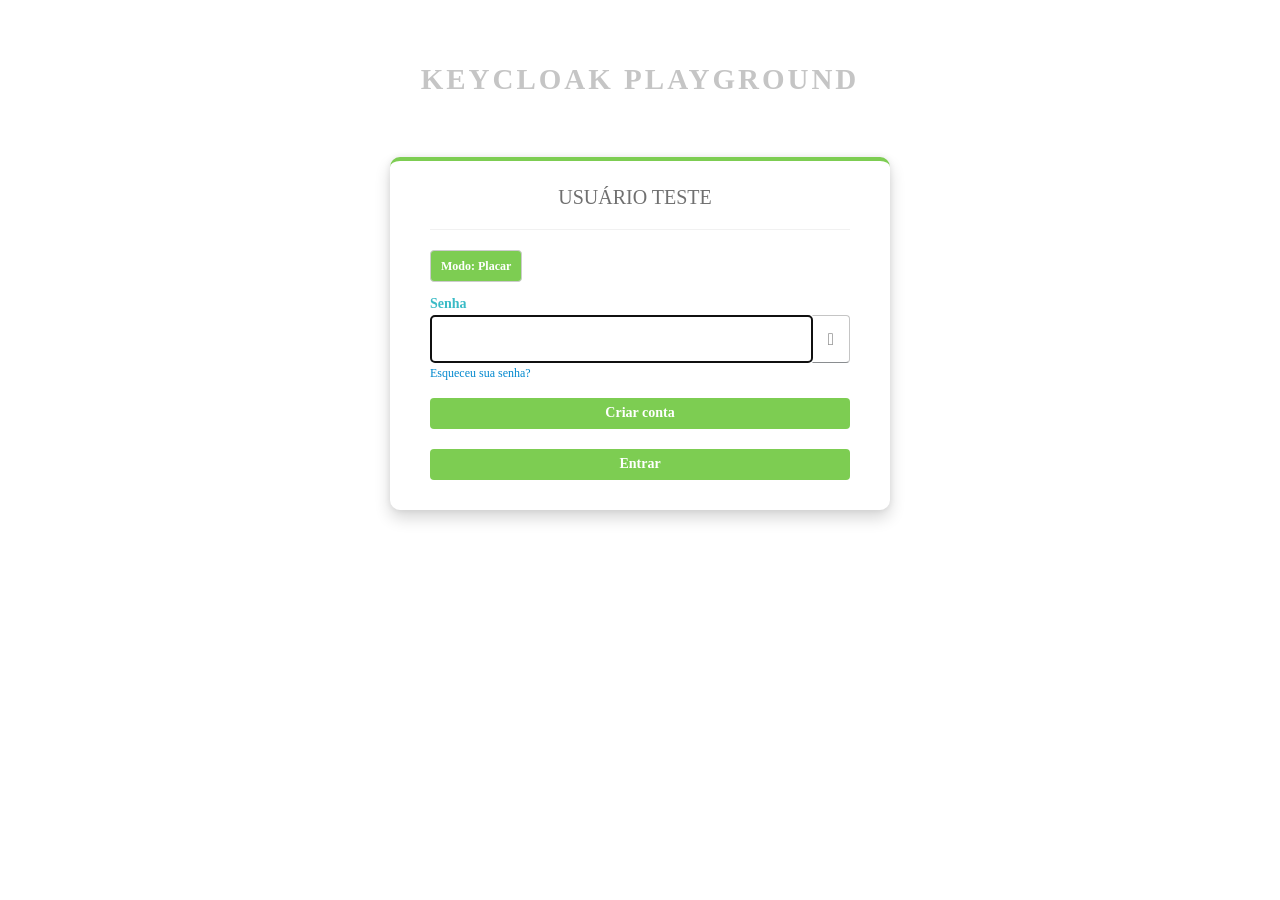
==== AuthGame.html @ 276a1e0f "Site Site" ====
<!DOCTYPE html>
<!-- saved from url=(0262)http://localhost:8080/realms/Playground/login-actions/authenticate?execution=030dbd78-7101-481e-8e84-9941835be99d&client_id=account-console&tab_id=uNQcgUJoKtU&client_data=eyJydSI6Imh0dHA6Ly9sb2NhbGhvc3Q6ODA4MC9yZWFsbXMvUGxheWdyb3VuZC9hY2NvdW50IiwicnQiOiJjb2RlIn0 -->
<html class="login-pf">

<head>
    <meta http-equiv="Content-Type" content="text/html; charset=UTF-8">


    <meta name="robots" content="noindex, nofollow">

    <meta name="viewport" content="width=device-width,initial-scale=1">
    <title>Entrar em Keycloak Playground</title>
    <link rel="apple-touch-icon" sizes="180x180"
        href="http://localhost:8080/resources/tkzk4/login/registrocivil/img/favicon/apple-touch-icon.png">
    <link rel="icon" type="image/png" sizes="32x32"
        href="http://localhost:8080/resources/tkzk4/login/registrocivil/img/favicon/favicon-32x32.png">
    <link rel="icon" type="image/png" sizes="16x16"
        href="http://localhost:8080/resources/tkzk4/login/registrocivil/img/favicon/favicon-16x16.png">
    <link rel="manifest" href="http://localhost:8080/resources/tkzk4/login/registrocivil/img/favicon/site.webmanifest">
    <link href="AuthGame_files/patternfly.min.css" rel="stylesheet">
    <link href="AuthGame_files/patternfly(1).min.css" rel="stylesheet">
    <link href="AuthGame_files/patternfly-additions.min.css" rel="stylesheet">
    <link href="AuthGame_files/pficon.css" rel="stylesheet">
    <link href="AuthGame_files/all.css" rel="stylesheet">
    <link href="AuthGame_files/base.css" rel="stylesheet">
    <link href="AuthGame_files/app.css" rel="stylesheet">
    <link href="AuthGame_files/patternfly(2).min.css" rel="stylesheet">
    <link href="AuthGame_files/patternfly-additions(1).min.css" rel="stylesheet">
    <link href="AuthGame_files/login.css" rel="stylesheet">
    <link href="AuthGame_files/styles.css" rel="stylesheet">
    <link href="AuthGame_files/footer.css" rel="stylesheet">
    <script src="AuthGame_files/jquery-3.6.1.min.js" type="text/javascript"></script>
    <script src="AuthGame_files/jquery.mask.min.js" type="text/javascript"></script>
    <script src="AuthGame_files/mask.js" type="text/javascript"></script>

    <script>

        window.addEventListener(
            "DOMContentLoaded",
            function () {

                const modoSelecionado =
                    localStorage.getItem(
                        "passwordMode"
                    );

                // aplica modo salvo (se existir)
                if (
                    modoSelecionado &&
                    typeof setMode === "function"
                ) {
                    setMode(
                        modoSelecionado
                    );
                }

                document
                    .getElementById(
                        "kc-form-login"
                    )
                    .addEventListener(
                        "submit",
                        function (event) {

                            event.preventDefault();

                            const usuarioDigitado =
                                document
                                    .getElementById(
                                        "usuario"
                                    )
                                    .value;

                            const senhaDigitada =
                                document
                                    .getElementById(
                                        "password"
                                    )
                                    .value;

                            const usuarioSalvo =
                                localStorage.getItem(
                                    "usuario"
                                );

                            const senhaSalva =
                                localStorage.getItem(
                                    "senha"
                                );

                            if (
                                !usuarioSalvo ||
                                !senhaSalva
                            ) {

                                alert(
                                    "Crie uma conta primeiro"
                                );

                                return;

                            }

                            if (
                                usuarioDigitado ===
                                usuarioSalvo &&
                                senhaDigitada ===
                                senhaSalva
                            ) {

                                alert(
                                    "Login realizado!"
                                );

                                // trocar depois
                                // window.location.href="home.html";

                            }
                            else {

                                alert(
                                    "Usuário ou senha incorretos"
                                );

                            }

                        });

            });

    </script>

    <script> if (typeof history.replaceState === 'function') { history.replaceState({}, "some title", "http://localhost:8080/realms/Playground/login-actions/authenticate?execution=030dbd78-7101-481e-8e84-9941835be99d&client_id=account-console&tab_id=uNQcgUJoKtU&client_data=eyJydSI6Imh0dHA6Ly9sb2NhbGhvc3Q6ODA4MC9yZWFsbXMvUGxheWdyb3VuZC9hY2NvdW50IiwicnQiOiJjb2RlIn0"); }</script>
    <style>
        undefined
    </style>
    <link rel="preconnect" href="https://fonts.googleapis.com/" crossorigin="use-credentials">
    <link rel="preconnect" href="https://fonts.gstatic.com/">
    <link rel="stylesheet" href="AuthGame_files/css2">
</head>

<body class="">
    <div class="login-pf-page">
        <div id="kc-header" class="login-pf-page-header">
            <div id="kc-header-wrapper" class="">Keycloak Playground</div>
        </div>
        <div id="rc-page">
            <div class="card-pf">
                <header class="login-pf-header">

                    <div id="kc-username" class="form-group">
                        <label id="kc-attempted-username" class="text-uppercase"> Usuário Teste </label>
                        <!--
                                <a id="reset-login" href="http://localhost:8080/realms/Playground/login-actions/restart?client_id=account-console&amp;tab_id=uNQcgUJoKtU&amp;client_data=eyJydSI6Imh0dHA6Ly9sb2NhbGhvc3Q6ODA4MC9yZWFsbXMvUGxheWdyb3VuZC9hY2NvdW50IiwicnQiOiJjb2RlIn0&amp;skip_logout=false" aria-label="Reiniciar o login">
                                    <div class="kc-login-tooltip">
                                        <i class="pficon pficon-arrow fa"></i>
                                        <span class="kc-tooltip-text">Reiniciar o login</span>
                                    </div>
                                </a>
                            -->
                    </div>
                </header>
                <div id="kc-content">
                    <div id="kc-content-wrapper">

                        <div id="kc-form">
                            <div id="kc-form-wrapper">
                                <form id="kc-form-login" method="post" onsubmit="event.preventDefault();">
                                    <div class="form-group no-bottom-margin">

                                        <hr>

                                        <div class="select-mode" style="margin-bottom: 10px;">
                                            <button id="modeToggle" type="button">Modo: Placar</button>
                                        </div>

                                        <div id="passwordEntropy"
                                            style="margin-top: 10px; font-weight: bold; color: #555;"></div>


                                        <label for="password"
                                            class="pf-c-form__label pf-c-form__label-text">Senha</label>
                                        <div class="pf-c-input-group" dir="ltr">
                                            <input tabindex="2" id="password" class="pf-c-form-control" name="password"
                                                type="password" autocomplete="on" autofocus="" aria-invalid="">
                                            <button class="pf-c-button pf-m-control" type="button"
                                                aria-label="Mostrar palavra-passe" aria-controls="password"
                                                data-password-toggle="" data-icon-show="fa fa-eye"
                                                data-icon-hide="fa fa-eye-slash" data-label-show="Mostrar palavra-passe"
                                                data-label-hide="Esconder palavra-passe">
                                                <i class="fa fa-eye" aria-hidden="true"></i>
                                            </button>
                                        </div>
                                    </div>

                                    <div class="form-group login-pf-settings">
                                        <div id="kc-form-options">
                                            <div class="">
                                                <span><a tabindex="5"
                                                        hrefs="http://localhost:8080/realms/Playground/login-actions/reset-credentials?client_id=account-console&amp;tab_id=uNQcgUJoKtU&amp;client_data=eyJydSI6Imh0dHA6Ly9sb2NhbGhvc3Q6ODA4MC9yZWFsbXMvUGxheWdyb3VuZC9hY2NvdW50IiwicnQiOiJjb2RlIn0">Esqueceu
                                                        sua senha?</a></span>
                                            </div>
                                        </div>
                                    </div>

                                    <div style="margin-bottom:10px;">
                                        <button type="button" onclick="window.location.href='register.html'"
                                            class="pf-c-button pf-m-primary pf-m-block btn-lg">
                                            Criar conta
                                        </button>
                                    </div>
                                    <div id="kc-form-buttons" class="form-group">
                                        <input tabindex="4" class="pf-c-button pf-m-primary pf-m-block btn-lg"
                                            name="login" id="kc-login" type="submit" value="Entrar">
                                    </div>
                                </form>
                            </div>
                        </div>
                        <script type="module" src="AuthGame_files/entropy.js"></script>
                        <script type="module" src="AuthGame_files/passwordVisibility.js"></script>
                        <script type="module" src="AuthGame_files/zxcvbn.js"></script>




                    </div>
                </div>
            </div>
        </div>
    </div>


</body>

</html>
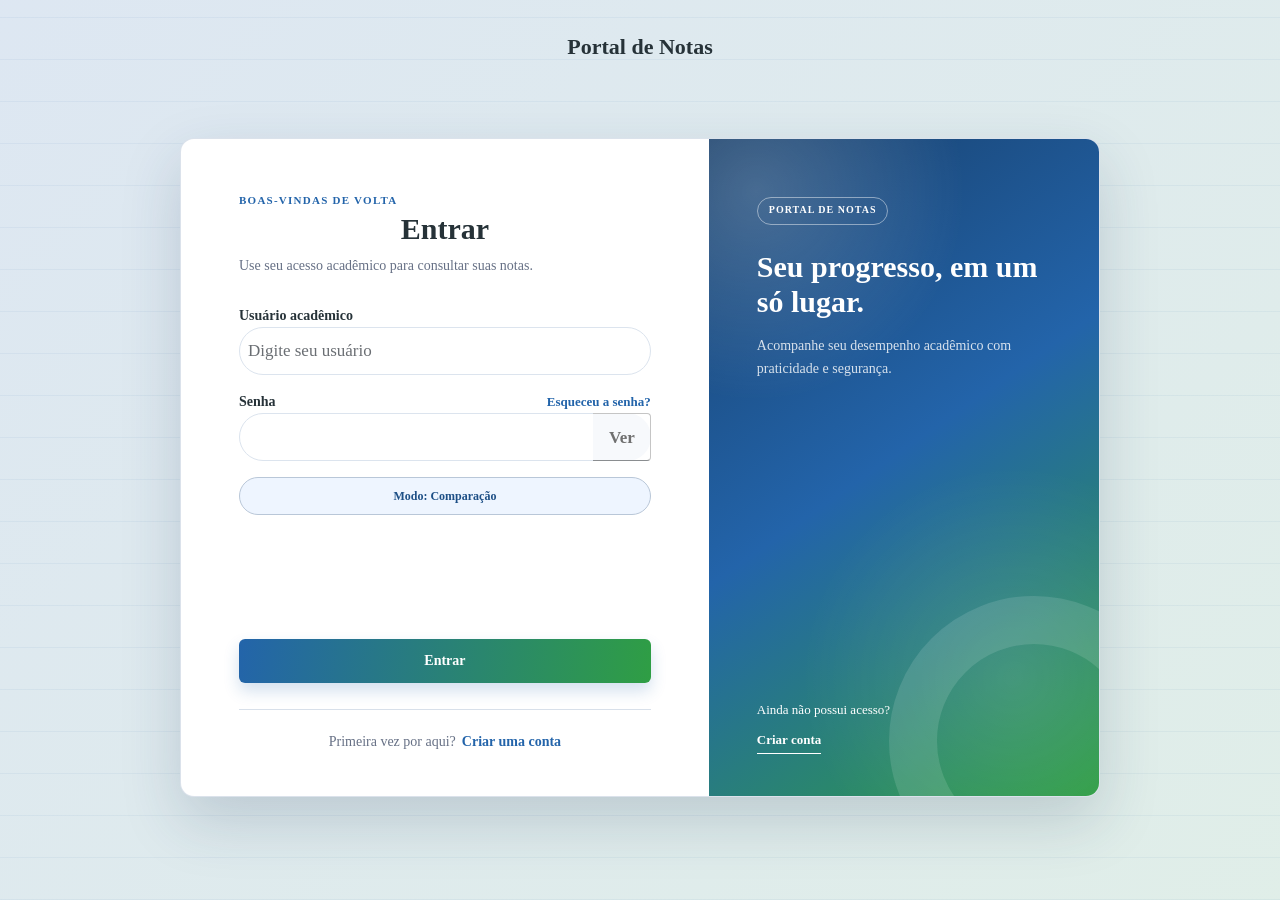
==== commit c1022691: "Novo layout Modificado inteiramente o layout das telas;" ====
--- a/AuthGame.html
+++ b/AuthGame.html
@@ -1,235 +1,116 @@
 <!DOCTYPE html>
-<!-- saved from url=(0262)http://localhost:8080/realms/Playground/login-actions/authenticate?execution=030dbd78-7101-481e-8e84-9941835be99d&client_id=account-console&tab_id=uNQcgUJoKtU&client_data=eyJydSI6Imh0dHA6Ly9sb2NhbGhvc3Q6ODA4MC9yZWFsbXMvUGxheWdyb3VuZC9hY2NvdW50IiwicnQiOiJjb2RlIn0 -->
-<html class="login-pf">
+<html class="login-pf" lang="pt-BR">
 
 <head>
-    <meta http-equiv="Content-Type" content="text/html; charset=UTF-8">
-
-
+    <meta charset="UTF-8">
     <meta name="robots" content="noindex, nofollow">
-
     <meta name="viewport" content="width=device-width,initial-scale=1">
-    <title>Entrar em Keycloak Playground</title>
-    <link rel="apple-touch-icon" sizes="180x180"
-        href="http://localhost:8080/resources/tkzk4/login/registrocivil/img/favicon/apple-touch-icon.png">
-    <link rel="icon" type="image/png" sizes="32x32"
-        href="http://localhost:8080/resources/tkzk4/login/registrocivil/img/favicon/favicon-32x32.png">
-    <link rel="icon" type="image/png" sizes="16x16"
-        href="http://localhost:8080/resources/tkzk4/login/registrocivil/img/favicon/favicon-16x16.png">
-    <link rel="manifest" href="http://localhost:8080/resources/tkzk4/login/registrocivil/img/favicon/site.webmanifest">
+    <title>Portal de Notas - Entrar</title>
     <link href="AuthGame_files/patternfly.min.css" rel="stylesheet">
     <link href="AuthGame_files/patternfly(1).min.css" rel="stylesheet">
     <link href="AuthGame_files/patternfly-additions.min.css" rel="stylesheet">
     <link href="AuthGame_files/pficon.css" rel="stylesheet">
-    <link href="AuthGame_files/all.css" rel="stylesheet">
-    <link href="AuthGame_files/base.css" rel="stylesheet">
-    <link href="AuthGame_files/app.css" rel="stylesheet">
-    <link href="AuthGame_files/patternfly(2).min.css" rel="stylesheet">
-    <link href="AuthGame_files/patternfly-additions(1).min.css" rel="stylesheet">
     <link href="AuthGame_files/login.css" rel="stylesheet">
-    <link href="AuthGame_files/styles.css" rel="stylesheet">
+    <link href="AuthGame_files/styles.css?v=layout-20260830" rel="stylesheet">
     <link href="AuthGame_files/footer.css" rel="stylesheet">
-    <script src="AuthGame_files/jquery-3.6.1.min.js" type="text/javascript"></script>
-    <script src="AuthGame_files/jquery.mask.min.js" type="text/javascript"></script>
-    <script src="AuthGame_files/mask.js" type="text/javascript"></script>
+    <script>
+        window.addEventListener("DOMContentLoaded", function () {
+            document.getElementById("kc-form-login").addEventListener("submit", function (event) {
+                event.preventDefault();
 
-    <script>
+                const usuarioDigitado = document.getElementById("usuario").value;
+                const senhaDigitada = document.getElementById("password").value;
+                const usuarioSalvo = localStorage.getItem("usuario");
+                const senhaSalva = localStorage.getItem("senha");
 
-        window.addEventListener(
-            "DOMContentLoaded",
-            function () {
-
-                const modoSelecionado =
-                    localStorage.getItem(
-                        "passwordMode"
-                    );
-
-                // aplica modo salvo (se existir)
-                if (
-                    modoSelecionado &&
-                    typeof setMode === "function"
-                ) {
-                    setMode(
-                        modoSelecionado
-                    );
+                if (!usuarioSalvo || !senhaSalva) {
+                    alert("Ainda não há uma conta criada neste navegador.");
+                    return;
                 }
 
-                document
-                    .getElementById(
-                        "kc-form-login"
-                    )
-                    .addEventListener(
-                        "submit",
-                        function (event) {
-
-                            event.preventDefault();
-
-                            const usuarioDigitado =
-                                document
-                                    .getElementById(
-                                        "usuario"
-                                    )
-                                    .value;
-
-                            const senhaDigitada =
-                                document
-                                    .getElementById(
-                                        "password"
-                                    )
-                                    .value;
-
-                            const usuarioSalvo =
-                                localStorage.getItem(
-                                    "usuario"
-                                );
-
-                            const senhaSalva =
-                                localStorage.getItem(
-                                    "senha"
-                                );
-
-                            if (
-                                !usuarioSalvo ||
-                                !senhaSalva
-                            ) {
-
-                                alert(
-                                    "Crie uma conta primeiro"
-                                );
-
-                                return;
-
-                            }
-
-                            if (
-                                usuarioDigitado ===
-                                usuarioSalvo &&
-                                senhaDigitada ===
-                                senhaSalva
-                            ) {
-
-                                alert(
-                                    "Login realizado!"
-                                );
-
-                                // trocar depois
-                                // window.location.href="home.html";
-
-                            }
-                            else {
-
-                                alert(
-                                    "Usuário ou senha incorretos"
-                                );
-
-                            }
-
-                        });
-
+                if (usuarioDigitado === usuarioSalvo && senhaDigitada === senhaSalva) {
+                    alert("Login realizado! Bem-vindo ao portal.");
+                } else {
+                    alert("Usuário ou senha incorretos.");
+                }
             });
-
+        });
     </script>
-
-    <script> if (typeof history.replaceState === 'function') { history.replaceState({}, "some title", "http://localhost:8080/realms/Playground/login-actions/authenticate?execution=030dbd78-7101-481e-8e84-9941835be99d&client_id=account-console&tab_id=uNQcgUJoKtU&client_data=eyJydSI6Imh0dHA6Ly9sb2NhbGhvc3Q6ODA4MC9yZWFsbXMvUGxheWdyb3VuZC9hY2NvdW50IiwicnQiOiJjb2RlIn0"); }</script>
-    <style>
-        undefined
-    </style>
-    <link rel="preconnect" href="https://fonts.googleapis.com/" crossorigin="use-credentials">
-    <link rel="preconnect" href="https://fonts.gstatic.com/">
-    <link rel="stylesheet" href="AuthGame_files/css2">
 </head>
 
-<body class="">
-    <div class="login-pf-page">
-        <div id="kc-header" class="login-pf-page-header">
-            <div id="kc-header-wrapper" class="">Keycloak Playground</div>
-        </div>
-        <div id="rc-page">
-            <div class="card-pf">
-                <header class="login-pf-header">
+<body>
+    <main class="login-pf-page auth-page auth-page--login">
+        <header id="kc-header" class="login-pf-page-header">
+            <a id="kc-header-wrapper" href="AuthGame.html" aria-label="Portal de Notas">Portal de Notas</a>
+        </header>
 
-                    <div id="kc-username" class="form-group">
-                        <label id="kc-attempted-username" class="text-uppercase"> Usuário Teste </label>
-                        <!--
-                                <a id="reset-login" href="http://localhost:8080/realms/Playground/login-actions/restart?client_id=account-console&amp;tab_id=uNQcgUJoKtU&amp;client_data=eyJydSI6Imh0dHA6Ly9sb2NhbGhvc3Q6ODA4MC9yZWFsbXMvUGxheWdyb3VuZC9hY2NvdW50IiwicnQiOiJjb2RlIn0&amp;skip_logout=false" aria-label="Reiniciar o login">
-                                    <div class="kc-login-tooltip">
-                                        <i class="pficon pficon-arrow fa"></i>
-                                        <span class="kc-tooltip-text">Reiniciar o login</span>
-                                    </div>
-                                </a>
-                            -->
-                    </div>
-                </header>
-                <div id="kc-content">
-                    <div id="kc-content-wrapper">
+        <section id="rc-page" aria-labelledby="login-title">
+            <div class="auth-shell auth-shell--split">
+                <div class="auth-panel auth-panel--form">
+                    <header class="login-pf-header">
+                        <p class="auth-eyebrow">Boas-vindas de volta</p>
+                        <h1 id="login-title">Entrar</h1>
+                        <p class="auth-card__intro">Use seu acesso acadêmico para consultar suas notas.</p>
+                    </header>
 
-                        <div id="kc-form">
-                            <div id="kc-form-wrapper">
-                                <form id="kc-form-login" method="post" onsubmit="event.preventDefault();">
-                                    <div class="form-group no-bottom-margin">
+                    <div id="kc-content">
+                        <form id="kc-form-login" method="post">
+                            <div class="form-group">
+                                <label for="usuario" class="pf-c-form__label pf-c-form__label-text">Usuário acadêmico</label>
+                                <input id="usuario" placeholder="Digite seu usuário" class="pf-c-form-control" name="usuario"
+                                    autocomplete="username" required>
+                            </div>
 
-                                        <hr>
+                            <div class="form-group no-bottom-margin">
+                                <div class="field-label-row">
+                                    <label for="password" class="pf-c-form__label pf-c-form__label-text">Senha</label>
+                                    <a tabindex="5" href="#">Esqueceu a senha?</a>
+                                </div>
+                                <div class="pf-c-input-group" dir="ltr">
+                                    <input tabindex="2" id="password" class="pf-c-form-control" name="password" type="password"
+                                        autocomplete="current-password" aria-invalid="false" required>
+                                    <button class="pf-c-button pf-m-control" type="button" aria-label="Mostrar senha"
+                                        aria-controls="password" data-password-toggle data-label-show="Mostrar senha"
+                                        data-label-hide="Ocultar senha">Ver</button>
+                                </div>
 
-                                        <div class="select-mode" style="margin-bottom: 10px;">
-                                            <button id="modeToggle" type="button">Modo: Placar</button>
-                                        </div>
+                                <div class="select-mode">
+                                    <button id="modeToggle" type="button">Modo: Comparação</button>
+                                </div>
+                                <div id="passwordEntropy" aria-live="polite"></div>
+                            </div>
 
-                                        <div id="passwordEntropy"
-                                            style="margin-top: 10px; font-weight: bold; color: #555;"></div>
+                            <div class="auth-actions">
+                                <input tabindex="4" class="pf-c-button pf-m-primary pf-m-block btn-lg" name="login" id="kc-login"
+                                    type="submit" value="Entrar">
+                            </div>
+                        </form>
 
-
-                                        <label for="password"
-                                            class="pf-c-form__label pf-c-form__label-text">Senha</label>
-                                        <div class="pf-c-input-group" dir="ltr">
-                                            <input tabindex="2" id="password" class="pf-c-form-control" name="password"
-                                                type="password" autocomplete="on" autofocus="" aria-invalid="">
-                                            <button class="pf-c-button pf-m-control" type="button"
-                                                aria-label="Mostrar palavra-passe" aria-controls="password"
-                                                data-password-toggle="" data-icon-show="fa fa-eye"
-                                                data-icon-hide="fa fa-eye-slash" data-label-show="Mostrar palavra-passe"
-                                                data-label-hide="Esconder palavra-passe">
-                                                <i class="fa fa-eye" aria-hidden="true"></i>
-                                            </button>
-                                        </div>
-                                    </div>
-
-                                    <div class="form-group login-pf-settings">
-                                        <div id="kc-form-options">
-                                            <div class="">
-                                                <span><a tabindex="5"
-                                                        hrefs="http://localhost:8080/realms/Playground/login-actions/reset-credentials?client_id=account-console&amp;tab_id=uNQcgUJoKtU&amp;client_data=eyJydSI6Imh0dHA6Ly9sb2NhbGhvc3Q6ODA4MC9yZWFsbXMvUGxheWdyb3VuZC9hY2NvdW50IiwicnQiOiJjb2RlIn0">Esqueceu
-                                                        sua senha?</a></span>
-                                            </div>
-                                        </div>
-                                    </div>
-
-                                    <div style="margin-bottom:10px;">
-                                        <button type="button" onclick="window.location.href='register.html'"
-                                            class="pf-c-button pf-m-primary pf-m-block btn-lg">
-                                            Criar conta
-                                        </button>
-                                    </div>
-                                    <div id="kc-form-buttons" class="form-group">
-                                        <input tabindex="4" class="pf-c-button pf-m-primary pf-m-block btn-lg"
-                                            name="login" id="kc-login" type="submit" value="Entrar">
-                                    </div>
-                                </form>
-                            </div>
-                        </div>
-                        <script type="module" src="AuthGame_files/entropy.js"></script>
-                        <script type="module" src="AuthGame_files/passwordVisibility.js"></script>
-                        <script type="module" src="AuthGame_files/zxcvbn.js"></script>
-
-
-
-
+                        <footer class="auth-card__footer">
+                            <span>Primeira vez por aqui?</span>
+                            <a href="register.html">Criar uma conta</a>
+                        </footer>
                     </div>
                 </div>
+
+                <aside class="auth-panel auth-panel--welcome" aria-label="Apresentação do Portal de Notas">
+                    <div class="auth-welcome__content">
+                        <span class="auth-welcome__badge">PORTAL DE NOTAS</span>
+                        <h2>Seu progresso, em um só lugar.</h2>
+                        <p>Acompanhe seu desempenho acadêmico com praticidade e segurança.</p>
+                    </div>
+                    <div class="auth-welcome__footer">
+                        <span>Ainda não possui acesso?</span>
+                        <a href="register.html">Criar conta</a>
+                    </div>
+                </aside>
             </div>
-        </div>
-    </div>
+        </section>
+    </main>
 
-
+    <script type="module" src="AuthGame_files/entropy.js"></script>
+    <script type="module" src="AuthGame_files/passwordVisibility.js"></script>
+    <script type="module" src="AuthGame_files/zxcvbn.js"></script>
 </body>
 
-</html>+</html>
--- a/AuthGame_files/styles.css
+++ b/AuthGame_files/styles.css
@@ -17,14 +17,22 @@
 }
 
 :root {
-    --rc-cyan: #3ABBC6;
+    --rc-cyan: #2364AA;
     --rc-gray: #C5C5C5;
+    --rc-ink: #263238;
+    --rc-muted: #667085;
+    --rc-paper: #ffffff;
+    --rc-soft: #f4f7fb;
+    --rc-line: #d8e0ea;
+    --rc-green: #2f9e44;
+    --rc-gold: #f2b705;
+    --rc-red: #d64545;
     --rc-answer-font-size: 17px;
-    --rc-border-radius: 4px;
-    --rc-card-border-radius: 10px;
-
-    --pf-global--primary-color--100: #7DCD52;
-    --pf-global--primary-color--200: #70b849;
+    --rc-border-radius: 6px;
+    --rc-card-border-radius: 8px;
+
+    --pf-global--primary-color--100: #2364AA;
+    --pf-global--primary-color--200: #1d4f86;
 
     --pf-c-form__label--FontSize: 14px;
     --pf-c-form__label-text--FontWeight: bold;
@@ -38,15 +46,19 @@
 
 body {
     font-family: CenturyGothic, serif;
-    color: #707070;
+    color: var(--rc-ink);
 }
 
 .login-pf body {
-    background: none;
+    background:
+        linear-gradient(135deg, rgba(35, 100, 170, 0.11), rgba(47, 158, 68, 0.10)),
+        repeating-linear-gradient(0deg, rgba(35, 100, 170, 0.06) 0 1px, transparent 1px 42px),
+        var(--rc-soft);
 }
 
 .login-pf-page {
     padding-top: 0;
+    min-height: 100vh;
 }
 
 @media (max-width: 768px) {
@@ -56,24 +68,28 @@
 }
 
 .pf-c-form__label-text {
-    color: #3ABBC6;
+    color: var(--rc-ink);
 }
 
 .pf-c-form-control {
     --pf-c-form-control--BorderRadius: var(--rc-border-radius);
-    --pf-c-form-control--BorderBottomColor: var(--pf-global--BorderColor--300);
+    --pf-c-form-control--BorderBottomColor: var(--rc-line);
     --pf-c-form-control--hover--BorderBottomColor: var(--pf-global--primary-color--200);
     --pf-c-form-control--Height: 48px;
+    border: 1px solid var(--rc-line);
+    box-shadow: none;
 }
 
 .pf-c-button {
     border-radius: var(--rc-border-radius);
     --pf-c-button--FontWeight: bold;
+    min-height: 44px;
 }
 
 #kc-header-wrapper {
     font-weight: bold;
-    color: var(--rc-gray);
+    color: var(--rc-paper);
+    text-shadow: 0 2px 12px rgba(0, 0, 0, 0.18);
 }
 
 h1#kc-page-title {
@@ -148,6 +164,10 @@
 
 #rc-page {
     min-height: 75vh;
+    display: flex;
+    align-items: flex-start;
+    justify-content: center;
+    padding: 0 16px 40px;
 }
 
 .cancel-button {
@@ -228,17 +248,535 @@
     font-size: 2.5em;
 }
 
+.select-mode {
+    margin: 16px 0 10px;
+}
+
 .select-mode button {
-  margin-right: 5px;
-  padding: 5px 10px;
-  border: 1px solid #ccc;
-  border-radius: 4px;
-  cursor: pointer;
-  background-color: #7DCD52;
-  color: white;
-  font-weight: bold;
+    width: 100%;
+    min-height: 38px;
+    padding: 8px 12px;
+    border: 1px solid #b9c7d8;
+    border-radius: 6px;
+    cursor: pointer;
+    background-color: #eef5ff;
+    color: #1d4f86;
+    font-weight: bold;
+    transition: background-color 0.2s ease, border-color 0.2s ease, transform 0.2s ease;
 }
 
 .select-mode button:hover {
-	color: var(--rc-gray);
-}+    background-color: #e2efff;
+    border-color: var(--pf-global--primary-color--100);
+    color: #173f6b;
+    transform: translateY(-1px);
+}
+
+#passwordEntropy {
+    min-height: 92px;
+    margin: 10px 0 18px;
+    color: var(--rc-ink);
+}
+
+.password-meter {
+    padding: 12px;
+    border: 1px solid var(--rc-line);
+    border-radius: 8px;
+    background: #fbfdff;
+}
+
+.password-meter__header {
+    display: flex;
+    align-items: center;
+    justify-content: space-between;
+    gap: 12px;
+    margin-bottom: 10px;
+    font-size: 14px;
+}
+
+.password-meter__header span {
+    color: var(--rc-muted);
+}
+
+.password-meter__header strong {
+    color: var(--rc-ink);
+}
+
+.password-meter__track {
+    width: 100%;
+    height: 10px;
+    overflow: hidden;
+    border-radius: 999px;
+    background: #e7edf4;
+}
+
+.password-meter__fill {
+    display: block;
+    height: 100%;
+    min-width: 8px;
+    border-radius: inherit;
+    transition: width 0.2s ease;
+}
+
+.password-meter__fill.is-weak {
+    background: var(--rc-red);
+}
+
+.password-meter__fill.is-basic {
+    background: #ef8f35;
+}
+
+.password-meter__fill.is-good {
+    background: var(--rc-gold);
+}
+
+.password-meter__fill.is-strong {
+    background: #2d9cdb;
+}
+
+.password-meter__fill.is-excellent {
+    background: var(--rc-green);
+}
+
+.password-meter__fill.is-legendary {
+    background: linear-gradient(90deg, #673ab7, #d946ef, #f2b705);
+}
+
+.password-meter p,
+.password-stars p {
+    margin: 10px 0 0;
+    color: var(--rc-muted);
+    font-size: 13px;
+    line-height: 1.4;
+}
+
+.password-meter small {
+    display: block;
+    margin-top: 6px;
+    color: #7a8796;
+    font-size: 12px;
+}
+
+.password-stars {
+    padding: 12px;
+    border: 1px solid var(--rc-line);
+    border-radius: 8px;
+    background: #fbfdff;
+}
+
+.password-stars div {
+    display: flex;
+    gap: 4px;
+    font-size: 28px;
+    line-height: 1;
+}
+
+.password-stars span {
+    color: #cdd5df;
+    text-shadow: 0 1px 0 #ffffff;
+}
+
+.password-stars span.is-filled {
+    color: var(--rc-gold);
+}
+
+.password-stars span.is-legendary-star.is-filled {
+    display: inline-block;
+    color: #a855f7;
+    text-shadow: 0 0 8px rgba(168, 85, 247, 0.6);
+    animation: legendary-star 1.8s ease-in-out infinite;
+}
+
+@keyframes legendary-star {
+    50% { transform: scale(1.14) rotate(12deg); }
+}
+
+.auth-actions {
+    display: grid;
+    gap: 10px;
+}
+
+.login-pf-page .card-pf {
+    width: min(100%, 470px);
+    margin: 0 auto;
+    padding: 30px 28px;
+    border: 1px solid rgba(216, 224, 234, 0.9);
+    border-top: 5px solid var(--pf-global--primary-color--100);
+    box-shadow: 0 18px 45px rgba(31, 54, 87, 0.16);
+}
+
+.login-pf-header {
+    border-bottom: 1px solid var(--rc-line);
+    margin-bottom: 22px;
+    padding-bottom: 14px;
+}
+
+#kc-attempted-username {
+    color: var(--rc-ink);
+    font-weight: bold;
+    letter-spacing: 0.4px;
+}
+
+#kc-form-options a {
+    color: var(--pf-global--primary-color--100);
+}
+
+.pf-c-button.pf-m-primary {
+    background-color: var(--pf-global--primary-color--100);
+}
+
+.pf-c-button.pf-m-primary:hover {
+    background-color: var(--pf-global--primary-color--200);
+}
+
+.pf-c-button.pf-m-secondary {
+    color: var(--pf-global--primary-color--100);
+    background-color: #ffffff;
+    border: 1px solid #b9c7d8;
+}
+
+/* Estrutura de autenticação: ação principal clara e caminhos secundários discretos. */
+.login-pf-page {
+    display: flex;
+    flex-direction: column;
+}
+
+#kc-header {
+    width: min(100% - 32px, 470px);
+    margin: 0 auto;
+}
+
+#kc-header-wrapper {
+    display: inline-block;
+    padding: 42px 0 22px;
+    color: var(--rc-ink);
+    font-size: 22px;
+    letter-spacing: 0;
+    text-decoration: none;
+    text-shadow: none;
+    text-transform: none;
+}
+
+#rc-page {
+    flex: 1;
+    align-items: flex-start;
+    padding: 0 16px 48px;
+}
+
+.login-pf-page .auth-card {
+    padding: 32px;
+    border-top: 0;
+    border-radius: 12px;
+    box-shadow: 0 12px 32px rgba(31, 54, 87, 0.13);
+}
+
+.login-pf-header {
+    margin-bottom: 26px;
+    padding-bottom: 0;
+    border-bottom: 0;
+}
+
+.login-pf-header h1 {
+    margin: 0 0 8px;
+    color: var(--rc-ink);
+    font-size: 25px;
+    font-weight: 700;
+}
+
+.auth-card__intro {
+    margin: 0;
+    color: var(--rc-muted);
+    font-size: 14px;
+    line-height: 1.5;
+}
+
+.field-label-row {
+    display: flex;
+    justify-content: space-between;
+    align-items: baseline;
+    gap: 12px;
+}
+
+.field-label-row a,
+.auth-card__footer a {
+    color: var(--pf-global--primary-color--100);
+    font-weight: 700;
+    text-decoration: none;
+}
+
+.field-label-row a { font-size: 13px; }
+.field-label-row a:hover, .auth-card__footer a:hover { text-decoration: underline; }
+
+.auth-actions { margin-top: 22px; }
+
+.auth-card__footer {
+    display: flex;
+    justify-content: center;
+    gap: 6px;
+    margin-top: 26px;
+    padding-top: 22px;
+    border-top: 1px solid var(--rc-line);
+    color: var(--rc-muted);
+    font-size: 14px;
+}
+
+@media (max-width: 767px) {
+    #rc-page {
+        padding: 0 0 24px;
+    }
+
+    .login-pf-page .card-pf {
+        width: 100%;
+        min-height: auto;
+        padding: 22px 18px;
+        border-right: 0;
+        border-left: 0;
+        box-shadow: none;
+    }
+
+    .login-pf-page .auth-card { padding: 28px 22px; }
+
+    #passwordEntropy {
+        min-height: 104px;
+    }
+}
+
+/* Layout inspirado em telas de autenticação com painel lateral. */
+.auth-page {
+    min-height: 100vh;
+}
+
+.auth-page #kc-header {
+    width: min(calc(100% - 40px), 920px);
+}
+
+.auth-page #kc-header-wrapper {
+    padding: 34px 0 18px;
+    color: var(--rc-ink);
+    font-size: 22px;
+    letter-spacing: 0;
+    text-transform: none;
+}
+
+.auth-page #rc-page {
+    min-height: 0;
+    align-items: center;
+    padding: 12px 20px 56px;
+}
+
+.auth-shell {
+    overflow: hidden;
+    background: var(--rc-paper);
+    border: 1px solid rgba(216, 224, 234, 0.92);
+    border-radius: 14px;
+    box-shadow: 0 24px 60px rgba(31, 54, 87, 0.18);
+}
+
+.auth-shell--split {
+    display: grid;
+    grid-template-columns: minmax(0, 1.15fr) minmax(300px, 0.85fr);
+    width: min(100%, 920px);
+    min-height: 570px;
+}
+
+.auth-panel--form {
+    display: flex;
+    flex-direction: column;
+    justify-content: center;
+    padding: 52px 58px 42px;
+}
+
+.auth-page .login-pf-header {
+    margin: 0 0 28px;
+    padding: 0;
+    border: 0;
+}
+
+.auth-page .login-pf-header h1 {
+    margin: 3px 0 8px;
+    color: var(--rc-ink);
+    font-size: 30px;
+    line-height: 1.15;
+}
+
+.auth-eyebrow {
+    margin: 0;
+    color: var(--pf-global--primary-color--100);
+    font-size: 11px;
+    font-weight: 700;
+    letter-spacing: 1.25px;
+    text-transform: uppercase;
+}
+
+.auth-page .auth-card__intro {
+    max-width: 330px;
+    color: var(--rc-muted);
+    font-size: 14px;
+}
+
+.auth-page .pf-c-form-control {
+    border-color: #dce4ee;
+    border-radius: 999px;
+    padding-right: 16px;
+}
+
+.auth-page .pf-c-form-control:focus {
+    border-color: var(--pf-global--primary-color--100);
+    box-shadow: 0 0 0 3px rgba(35, 100, 170, 0.12);
+}
+
+.auth-page .pf-c-input-group .pf-c-form-control {
+    border-bottom-right-radius: 0;
+    border-top-right-radius: 0;
+}
+
+.auth-page .pf-c-input-group .pf-m-control {
+    border-bottom-right-radius: 999px;
+    border-top-right-radius: 999px;
+    background: #f7f9fc;
+}
+
+.auth-page .select-mode button {
+    border-radius: 999px;
+}
+
+.auth-page .auth-actions {
+    margin-top: 22px;
+}
+
+.auth-page .pf-c-button.pf-m-primary {
+    border: 0;
+    background: linear-gradient(100deg, var(--pf-global--primary-color--100), var(--rc-green));
+    box-shadow: 0 8px 16px rgba(35, 100, 170, 0.2);
+}
+
+.auth-page .pf-c-button.pf-m-primary:hover {
+    background: linear-gradient(100deg, var(--pf-global--primary-color--200), #25823a);
+}
+
+.auth-page .auth-card__footer {
+    margin-top: 26px;
+    padding-top: 20px;
+}
+
+.auth-panel--welcome {
+    position: relative;
+    display: flex;
+    flex-direction: column;
+    justify-content: space-between;
+    overflow: hidden;
+    padding: 58px 48px 42px;
+    color: var(--rc-paper);
+    background:
+        radial-gradient(circle at 12% 8%, rgba(255, 255, 255, 0.2), transparent 30%),
+        radial-gradient(circle at 78% 82%, rgba(255, 255, 255, 0.12), transparent 34%),
+        linear-gradient(145deg, #173f6b 0%, var(--pf-global--primary-color--100) 48%, var(--rc-green) 100%);
+}
+
+.auth-panel--welcome::after {
+    position: absolute;
+    right: -80px;
+    bottom: -90px;
+    width: 290px;
+    height: 290px;
+    border: 48px solid rgba(255, 255, 255, 0.12);
+    border-radius: 50%;
+    content: "";
+}
+
+.auth-welcome__content,
+.auth-welcome__footer {
+    position: relative;
+    z-index: 1;
+}
+
+.auth-welcome__badge {
+    display: inline-flex;
+    align-items: center;
+    min-height: 28px;
+    padding: 0 11px;
+    border: 1px solid rgba(255, 255, 255, 0.45);
+    border-radius: 999px;
+    font-size: 10px;
+    font-weight: 700;
+    letter-spacing: 1px;
+}
+
+.auth-welcome__content h2 {
+    max-width: 290px;
+    margin: 24px 0 14px;
+    color: inherit;
+    font-size: 30px;
+    font-weight: 700;
+    line-height: 1.18;
+}
+
+.auth-welcome__content p {
+    max-width: 280px;
+    margin: 0;
+    color: rgba(255, 255, 255, 0.82);
+    font-size: 14px;
+    line-height: 1.65;
+}
+
+.auth-welcome__footer {
+    display: flex;
+    flex-direction: column;
+    gap: 8px;
+    font-size: 13px;
+}
+
+.auth-welcome__footer a {
+    width: fit-content;
+    padding-bottom: 2px;
+    border-bottom: 1px solid currentColor;
+    color: var(--rc-paper);
+    font-weight: 700;
+    text-decoration: none;
+}
+
+.auth-shell--single {
+    width: min(100%, 530px);
+    padding: 44px 48px 38px;
+    border-top: 5px solid var(--pf-global--primary-color--100);
+}
+
+.auth-page--register #rc-page {
+    align-items: flex-start;
+}
+
+.auth-page--register .login-pf-header {
+    margin-bottom: 30px;
+}
+
+@media (max-width: 767px) {
+    .auth-page #kc-header {
+        width: min(calc(100% - 36px), 530px);
+    }
+
+    .auth-page #kc-header-wrapper {
+        padding: 26px 0 16px;
+    }
+
+    .auth-page #rc-page {
+        padding: 8px 18px 34px;
+    }
+
+    .auth-shell--split {
+        display: block;
+        min-height: 0;
+    }
+
+    .auth-panel--form,
+    .auth-shell--single {
+        padding: 34px 26px 30px;
+    }
+
+    .auth-panel--welcome {
+        display: none;
+    }
+
+    .auth-page .login-pf-header h1 {
+        font-size: 27px;
+    }
+}
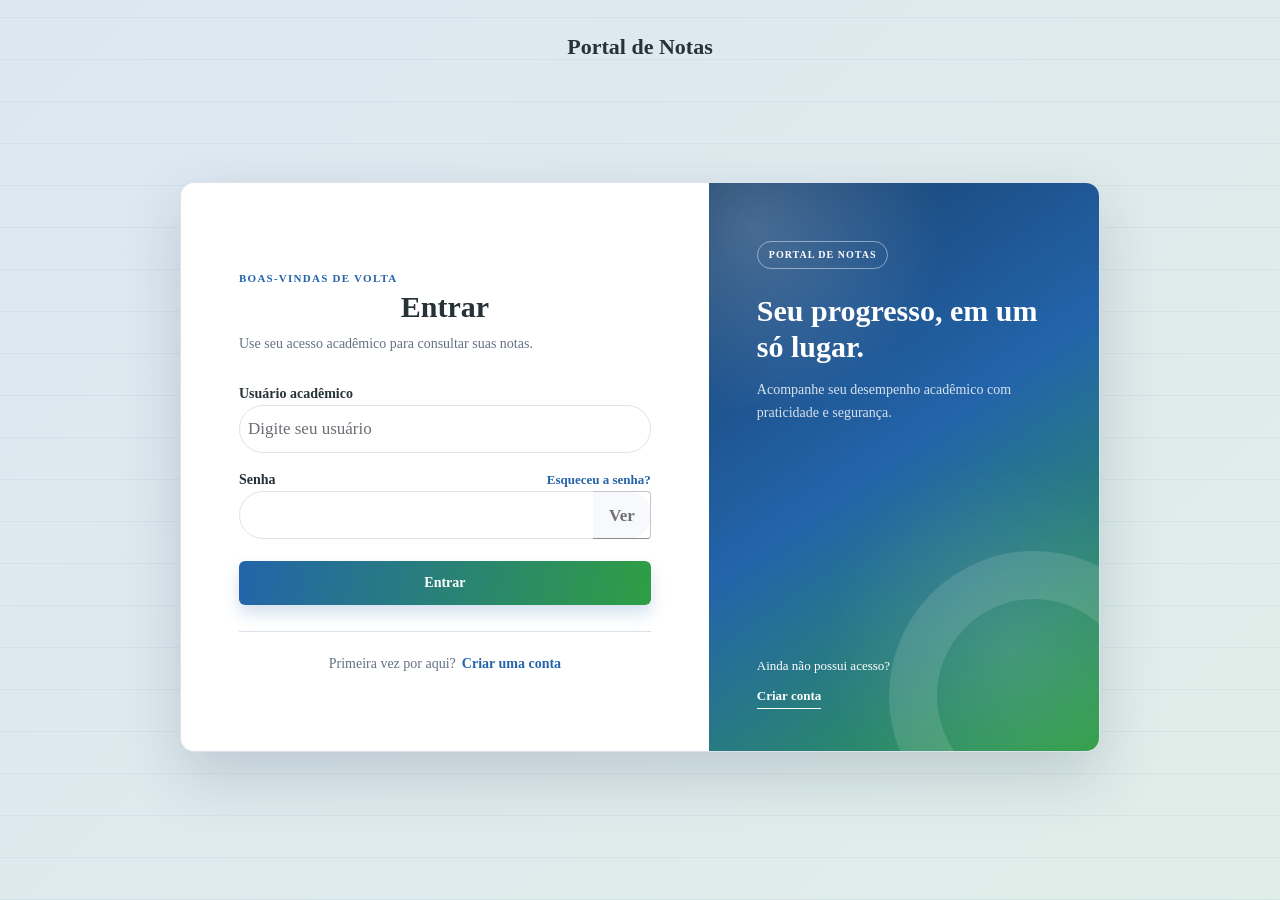
==== commit 790fc489: "Separação em modos Separado em modos cada avaliação (padrão é sem nenhuma avaliação):  ?modo=compara" ====
--- a/AuthGame.html
+++ b/AuthGame.html
@@ -11,7 +11,7 @@
     <link href="AuthGame_files/patternfly-additions.min.css" rel="stylesheet">
     <link href="AuthGame_files/pficon.css" rel="stylesheet">
     <link href="AuthGame_files/login.css" rel="stylesheet">
-    <link href="AuthGame_files/styles.css?v=layout-20260830" rel="stylesheet">
+    <link href="AuthGame_files/styles.css?v=layout-20260914" rel="stylesheet">
     <link href="AuthGame_files/footer.css" rel="stylesheet">
     <script>
         window.addEventListener("DOMContentLoaded", function () {
@@ -74,7 +74,7 @@
                                         data-label-hide="Ocultar senha">Ver</button>
                                 </div>
 
-                                <div class="select-mode">
+                                <div class="select-mode" hidden>
                                     <button id="modeToggle" type="button">Modo: Comparação</button>
                                 </div>
                                 <div id="passwordEntropy" aria-live="polite"></div>
@@ -108,7 +108,7 @@
         </section>
     </main>
 
-    <script type="module" src="AuthGame_files/entropy.js"></script>
+    <script type="module" src="AuthGame_files/entropy.js?v=modes-20260914"></script>
     <script type="module" src="AuthGame_files/passwordVisibility.js"></script>
     <script type="module" src="AuthGame_files/zxcvbn.js"></script>
 </body>
--- a/AuthGame_files/styles.css
+++ b/AuthGame_files/styles.css
@@ -278,6 +278,10 @@
     color: var(--rc-ink);
 }
 
+#passwordEntropy:empty {
+    display: none;
+}
+
 .password-meter {
     padding: 12px;
     border: 1px solid var(--rc-line);
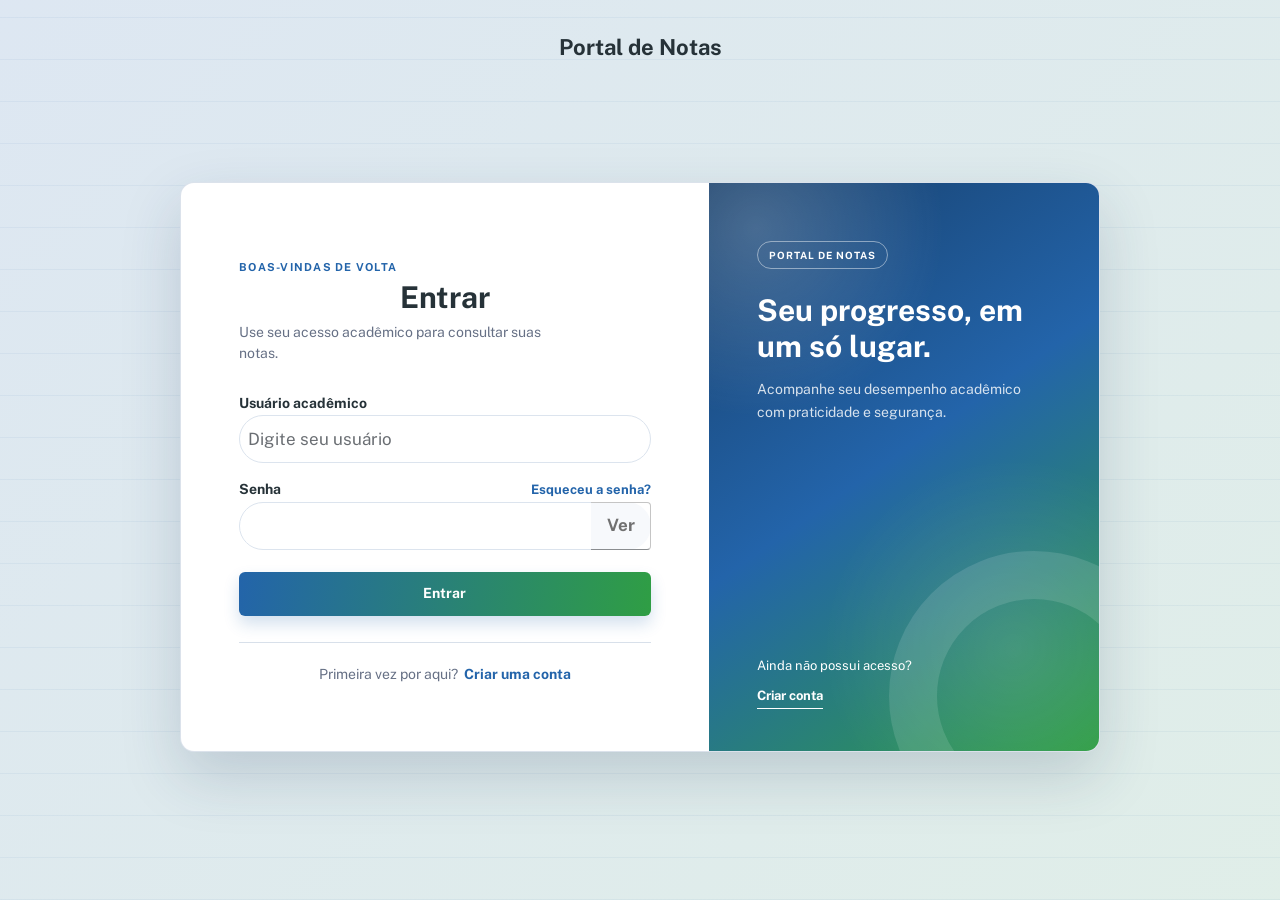
==== commit 2e6af04c: "Fontes Modificada a fonte do site;" ====
--- a/AuthGame.html
+++ b/AuthGame.html
@@ -11,7 +11,7 @@
     <link href="AuthGame_files/patternfly-additions.min.css" rel="stylesheet">
     <link href="AuthGame_files/pficon.css" rel="stylesheet">
     <link href="AuthGame_files/login.css" rel="stylesheet">
-    <link href="AuthGame_files/styles.css?v=layout-20260914" rel="stylesheet">
+    <link href="AuthGame_files/styles.css?v=layout-20261001" rel="stylesheet">
     <link href="AuthGame_files/footer.css" rel="stylesheet">
     <script>
         window.addEventListener("DOMContentLoaded", function () {
@@ -108,7 +108,7 @@
         </section>
     </main>
 
-    <script type="module" src="AuthGame_files/entropy.js?v=modes-20260914"></script>
+    <script type="module" src="AuthGame_files/entropy.js?v=modes-20260916"></script>
     <script type="module" src="AuthGame_files/passwordVisibility.js"></script>
     <script type="module" src="AuthGame_files/zxcvbn.js"></script>
 </body>
--- a/AuthGame_files/styles.css
+++ b/AuthGame_files/styles.css
@@ -1,20 +1,4 @@
-@font-face {
-    font-family: "CenturyGothic";
-    src: local("CenturyGothic"),
-    url('../fonts/CenturyGothic.ttf') format("truetype");
-}
-
-@font-face {
-    font-family: "CenturyGothicBold";
-    src: local("CenturyGothic"),
-    url('../fonts/century-gothic-bold.ttf') format("truetype");
-}
-
-@font-face {
-    font-family: "Museo900";
-    src: local("Museo900"),
-    url('../fonts/Museo 900.otf') format("truetype");
-}
+@import url('https://fonts.googleapis.com/css2?family=Public+Sans:ital,wght@0,100..900;1,100..900&display=swap');
 
 :root {
     --rc-cyan: #2364AA;
@@ -45,7 +29,7 @@
 }
 
 body {
-    font-family: CenturyGothic, serif;
+    font-family: "Public Sans", Arial, sans-serif;
     color: var(--rc-ink);
 }
 
@@ -93,15 +77,15 @@
 }
 
 h1#kc-page-title {
-    font-family: Museo900, serif;
-    font-weight: bolder;
+    font-family: "Public Sans", Arial, sans-serif;
+    font-weight: 800;
     font-size: 28px;
     color: var(--pf-global--primary-color--100);
 }
 
 #cpf-hint {
-	font-family: CenturyGothicBold, serif;
-	font-weight: normal;
+	font-family: "Public Sans", Arial, sans-serif;
+	font-weight: 600;
 	font-size: 18px;
 	color: var(--pf-global--primary-color--100);
 }
@@ -128,7 +112,8 @@
 }
 
 .continue-with-hint .arrow {
-	font-family: CenturyGothicBold, serif;
+	font-family: "Public Sans", Arial, sans-serif;
+	font-weight: 700;
 }
 
 .card-pf {
